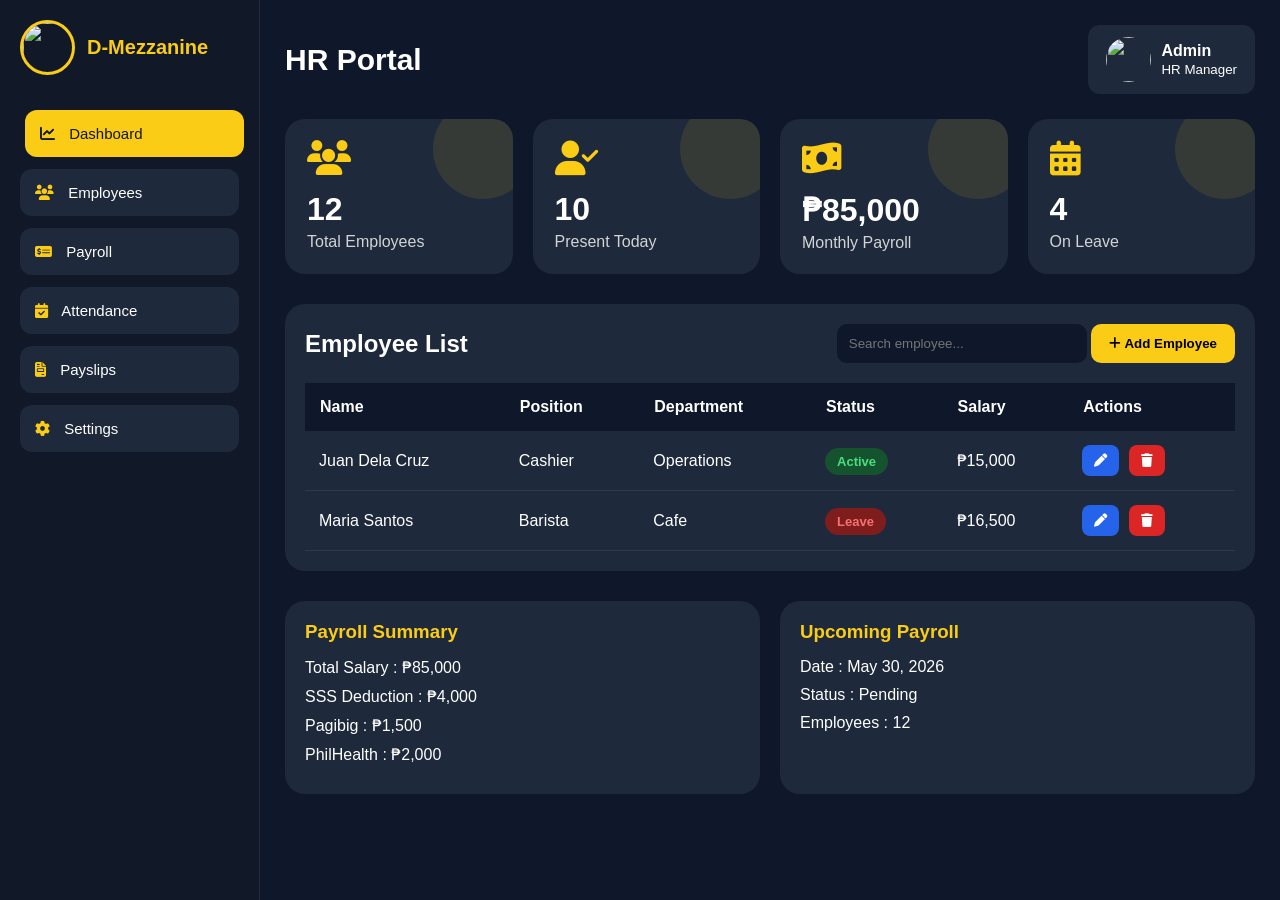
==== index.html @ 70602a5f "Create index.html" ====
<!DOCTYPE html>
<html lang="en">
<head>
<meta charset="UTF-8" />
<meta name="viewport" content="width=device-width, initial-scale=1.0"/>
<title>D-Mezzanine HR Portal</title>

<link rel="stylesheet"
href="https://cdnjs.cloudflare.com/ajax/libs/font-awesome/6.5.1/css/all.min.css"/>

<style>

*{
margin:0;
padding:0;
box-sizing:border-box;
font-family:'Segoe UI',sans-serif;
}

body{
background:#0f172a;
color:white;
overflow-x:hidden;
}

/* SIDEBAR */

.sidebar{
position:fixed;
left:0;
top:0;
width:260px;
height:100%;
background:#111827;
padding:20px;
border-right:1px solid rgba(255,255,255,0.08);
}

.logo{
display:flex;
align-items:center;
gap:12px;
margin-bottom:35px;
}

.logo img{
width:55px;
height:55px;
border-radius:50%;
object-fit:cover;
border:3px solid #facc15;
}

.logo h2{
font-size:20px;
color:#facc15;
}

.menu{
display:flex;
flex-direction:column;
gap:12px;
}

.menu button{
background:#1e293b;
border:none;
padding:15px;
border-radius:12px;
color:white;
text-align:left;
cursor:pointer;
font-size:15px;
transition:.3s;
}

.menu button i{
margin-right:10px;
color:#facc15;
}

.menu button:hover,
.menu button.active{
background:#facc15;
color:#111827;
transform:translateX(5px);
}

.menu button:hover i,
.menu button.active i{
color:#111827;
}

/* MAIN */

.main{
margin-left:260px;
padding:25px;
}

.topbar{
display:flex;
justify-content:space-between;
align-items:center;
margin-bottom:25px;
flex-wrap:wrap;
gap:15px;
}

.topbar h1{
font-size:30px;
}

.admin-box{
background:#1e293b;
padding:12px 18px;
border-radius:12px;
display:flex;
align-items:center;
gap:10px;
}

.admin-box img{
width:45px;
height:45px;
border-radius:50%;
object-fit:cover;
}

/* CARDS */

.cards{
display:grid;
grid-template-columns:repeat(auto-fit,minmax(220px,1fr));
gap:20px;
margin-bottom:30px;
}

.card{
background:#1e293b;
padding:22px;
border-radius:20px;
position:relative;
overflow:hidden;
}

.card::before{
content:'';
position:absolute;
right:-20px;
top:-20px;
width:100px;
height:100px;
background:rgba(250,204,21,0.1);
border-radius:50%;
}

.card i{
font-size:35px;
color:#facc15;
margin-bottom:15px;
}

.card h2{
font-size:32px;
margin-bottom:5px;
}

.card p{
opacity:.8;
}

/* TABLE */

.table-container{
background:#1e293b;
padding:20px;
border-radius:20px;
overflow-x:auto;
}

.table-header{
display:flex;
justify-content:space-between;
align-items:center;
margin-bottom:20px;
flex-wrap:wrap;
gap:10px;
}

.table-header input{
padding:12px;
border:none;
outline:none;
border-radius:10px;
width:250px;
background:#0f172a;
color:white;
}

.add-btn{
background:#facc15;
border:none;
padding:12px 18px;
border-radius:10px;
cursor:pointer;
font-weight:bold;
}

table{
width:100%;
border-collapse:collapse;
}

table th{
background:#0f172a;
padding:15px;
text-align:left;
}

table td{
padding:14px;
border-bottom:1px solid rgba(255,255,255,0.08);
}

.status{
padding:6px 12px;
border-radius:30px;
font-size:13px;
font-weight:bold;
}

.active-status{
background:#14532d;
color:#4ade80;
}

.leave-status{
background:#7f1d1d;
color:#f87171;
}

.action-btn{
border:none;
padding:8px 12px;
border-radius:8px;
cursor:pointer;
margin-right:5px;
}

.edit{
background:#2563eb;
color:white;
}

.delete{
background:#dc2626;
color:white;
}

/* PAYROLL */

.payroll-box{
margin-top:30px;
display:grid;
grid-template-columns:repeat(auto-fit,minmax(250px,1fr));
gap:20px;
}

.pay-box{
background:#1e293b;
padding:20px;
border-radius:20px;
}

.pay-box h3{
margin-bottom:15px;
color:#facc15;
}

.pay-box p{
margin-bottom:10px;
}

/* MODAL */

.modal{
position:fixed;
top:0;
left:0;
width:100%;
height:100%;
background:rgba(0,0,0,0.7);
display:none;
justify-content:center;
align-items:center;
padding:20px;
z-index:999;
}

.modal-content{
background:#1e293b;
padding:25px;
border-radius:20px;
width:100%;
max-width:500px;
}

.modal-content h2{
margin-bottom:20px;
}

.modal-content input,
.modal-content select{
width:100%;
padding:12px;
margin-bottom:15px;
border:none;
border-radius:10px;
background:#0f172a;
color:white;
}

.modal-content button{
padding:12px 18px;
border:none;
border-radius:10px;
cursor:pointer;
font-weight:bold;
}

.save-btn{
background:#facc15;
margin-right:10px;
}

.close-btn{
background:#dc2626;
color:white;
}

/* MOBILE */

@media(max-width:900px){

.sidebar{
width:80px;
padding:15px;
}

.logo h2,
.menu button span{
display:none;
}

.menu button{
text-align:center;
}

.menu button i{
margin:0;
font-size:18px;
}

.main{
margin-left:80px;
}

}

</style>
</head>
<body>

<!-- SIDEBAR -->

<div class="sidebar">

<div class="logo">
<img src="logo.png" alt="">
<h2>D-Mezzanine</h2>
</div>

<div class="menu">

<button class="active">
<i class="fa-solid fa-chart-line"></i>
<span>Dashboard</span>
</button>

<button>
<i class="fa-solid fa-users"></i>
<span>Employees</span>
</button>

<button>
<i class="fa-solid fa-money-check-dollar"></i>
<span>Payroll</span>
</button>

<button>
<i class="fa-solid fa-calendar-check"></i>
<span>Attendance</span>
</button>

<button>
<i class="fa-solid fa-file-invoice"></i>
<span>Payslips</span>
</button>

<button>
<i class="fa-solid fa-gear"></i>
<span>Settings</span>
</button>

</div>

</div>

<!-- MAIN -->

<div class="main">

<div class="topbar">

<h1>HR Portal</h1>

<div class="admin-box">
<img src="https://i.imgur.com/6VBx3io.png">
<div>
<h4>Admin</h4>
<small>HR Manager</small>
</div>
</div>

</div>

<!-- CARDS -->

<div class="cards">

<div class="card">
<i class="fa-solid fa-users"></i>
<h2 id="employeeCount">12</h2>
<p>Total Employees</p>
</div>

<div class="card">
<i class="fa-solid fa-user-check"></i>
<h2>10</h2>
<p>Present Today</p>
</div>

<div class="card">
<i class="fa-solid fa-money-bill-wave"></i>
<h2>₱85,000</h2>
<p>Monthly Payroll</p>
</div>

<div class="card">
<i class="fa-solid fa-calendar-days"></i>
<h2>4</h2>
<p>On Leave</p>
</div>

</div>

<!-- EMPLOYEE TABLE -->

<div class="table-container">

<div class="table-header">

<h2>Employee List</h2>

<div>
<input type="text" id="searchInput"
placeholder="Search employee...">

<button class="add-btn"
onclick="openModal()">
<i class="fa-solid fa-plus"></i>
Add Employee
</button>
</div>

</div>

<table>

<thead>
<tr>
<th>Name</th>
<th>Position</th>
<th>Department</th>
<th>Status</th>
<th>Salary</th>
<th>Actions</th>
</tr>
</thead>

<tbody id="employeeTable">

<tr>
<td>Juan Dela Cruz</td>
<td>Cashier</td>
<td>Operations</td>
<td>
<span class="status active-status">
Active
</span>
</td>
<td>₱15,000</td>
<td>
<button class="action-btn edit">
<i class="fa-solid fa-pen"></i>
</button>

<button class="action-btn delete"
onclick="deleteRow(this)">
<i class="fa-solid fa-trash"></i>
</button>
</td>
</tr>

<tr>
<td>Maria Santos</td>
<td>Barista</td>
<td>Cafe</td>
<td>
<span class="status leave-status">
Leave
</span>
</td>
<td>₱16,500</td>
<td>
<button class="action-btn edit">
<i class="fa-solid fa-pen"></i>
</button>

<button class="action-btn delete"
onclick="deleteRow(this)">
<i class="fa-solid fa-trash"></i>
</button>
</td>
</tr>

</tbody>

</table>

</div>

<!-- PAYROLL -->

<div class="payroll-box">

<div class="pay-box">
<h3>Payroll Summary</h3>
<p>Total Salary : ₱85,000</p>
<p>SSS Deduction : ₱4,000</p>
<p>Pagibig : ₱1,500</p>
<p>PhilHealth : ₱2,000</p>
</div>

<div class="pay-box">
<h3>Upcoming Payroll</h3>
<p>Date : May 30, 2026</p>
<p>Status : Pending</p>
<p>Employees : 12</p>
</div>

</div>

</div>

<!-- MODAL -->

<div class="modal" id="employeeModal">

<div class="modal-content">

<h2>Add Employee</h2>

<input type="text" id="name"
placeholder="Employee Name">

<input type="text" id="position"
placeholder="Position">

<input type="text" id="department"
placeholder="Department">

<input type="number" id="salary"
placeholder="Salary">

<select id="status">
<option>Active</option>
<option>Leave</option>
</select>

<button class="save-btn"
onclick="addEmployee()">
Save
</button>

<button class="close-btn"
onclick="closeModal()">
Close
</button>

</div>

</div>

<script>

/* MODAL */

function openModal(){
document.getElementById("employeeModal").style.display="flex";
}

function closeModal(){
document.getElementById("employeeModal").style.display="none";
}

/* ADD EMPLOYEE */

function addEmployee(){

let name=document.getElementById("name").value;
let position=document.getElementById("position").value;
let department=document.getElementById("department").value;
let salary=document.getElementById("salary").value;
let status=document.getElementById("status").value;

if(name=="" || position=="" || department=="" || salary==""){
alert("Please fill all fields");
return;
}

let table=document.getElementById("employeeTable");

let statusClass=
status=="Active"
? "active-status"
: "leave-status";

table.innerHTML += `
<tr>
<td>${name}</td>
<td>${position}</td>
<td>${department}</td>

<td>
<span class="status ${statusClass}">
${status}
</span>
</td>

<td>₱${salary}</td>

<td>
<button class="action-btn edit">
<i class="fa-solid fa-pen"></i>
</button>

<button class="action-btn delete"
onclick="deleteRow(this)">
<i class="fa-solid fa-trash"></i>
</button>
</td>
</tr>
`;

updateEmployeeCount();

closeModal();

document.getElementById("name").value="";
document.getElementById("position").value="";
document.getElementById("department").value="";
document.getElementById("salary").value="";

}

/* DELETE */

function deleteRow(btn){
btn.parentElement.parentElement.remove();
updateEmployeeCount();
}

/* EMPLOYEE COUNT */

function updateEmployeeCount(){
let rows=
document.querySelectorAll("#employeeTable tr");

document.getElementById("employeeCount")
.innerText=rows.length;
}

/* SEARCH */

document.getElementById("searchInput")
.addEventListener("keyup",function(){

let value=this.value.toLowerCase();

let rows=
document.querySelectorAll("#employeeTable tr");

rows.forEach(row=>{

row.style.display=
row.innerText.toLowerCase()
.includes(value)
? ""
: "none";

});

});

</script>

</body>
</html>
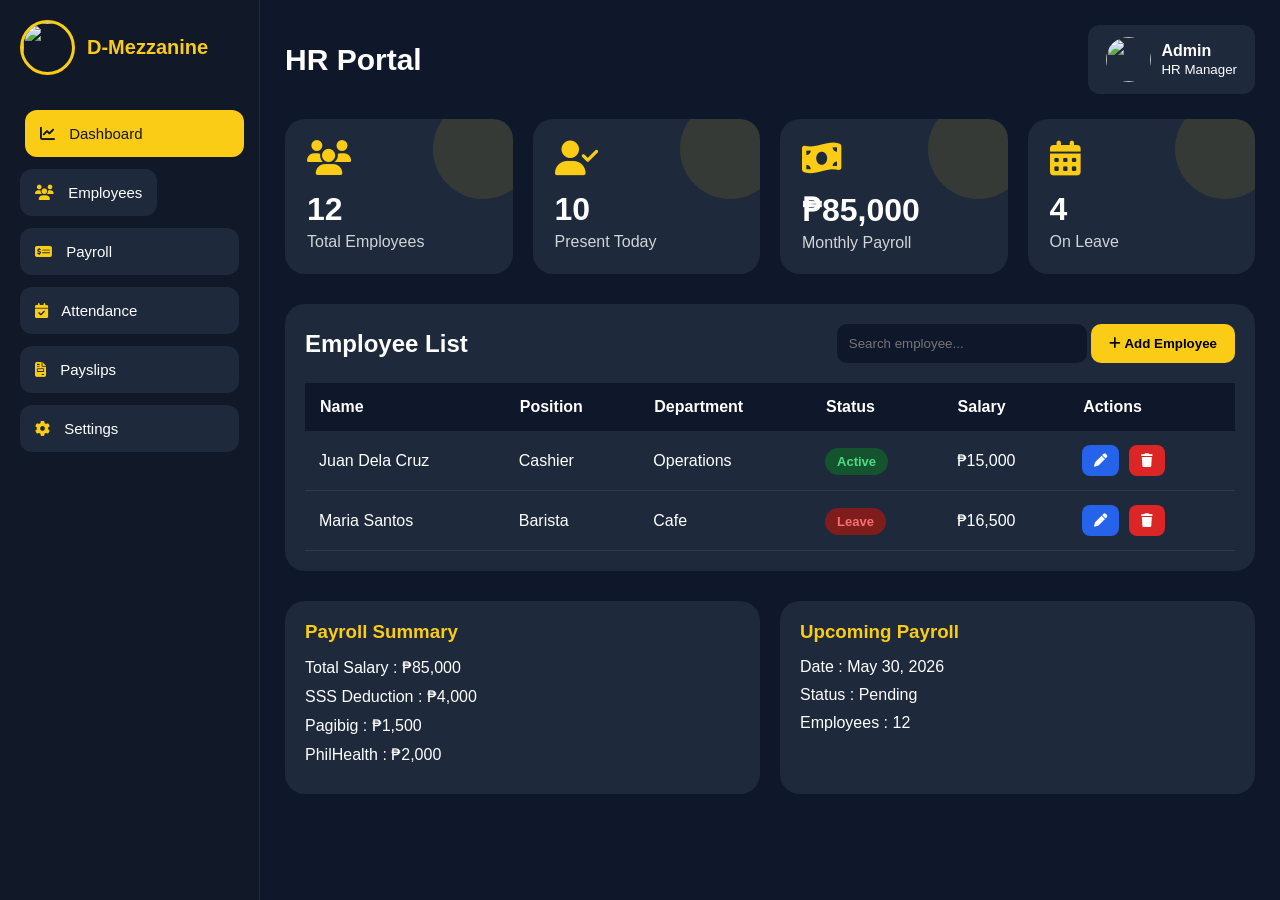
==== commit ba9394f2: "Update index.html" ====
--- a/index.html
+++ b/index.html
@@ -388,10 +388,12 @@
 <span>Dashboard</span>
 </button>
 
+<a href="employee.html">
 <button>
 <i class="fa-solid fa-users"></i>
 <span>Employees</span>
 </button>
+</a>
 
 <button>
 <i class="fa-solid fa-money-check-dollar"></i>
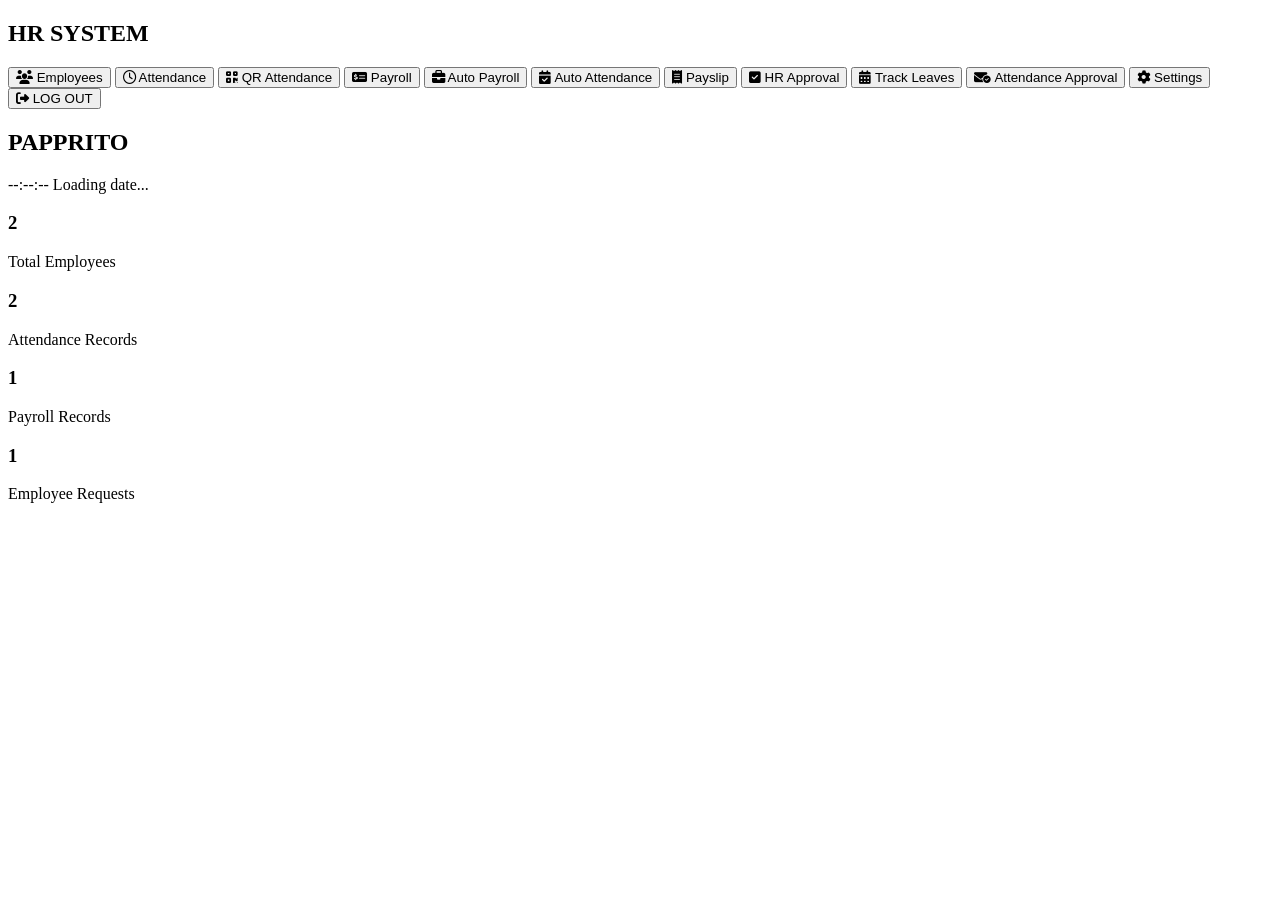
==== commit a9051be4: "Update index.html" ====
--- a/index.html
+++ b/index.html
@@ -1,732 +1,126 @@
 <!DOCTYPE html>
 <html lang="en">
 <head>
-<meta charset="UTF-8" />
-<meta name="viewport" content="width=device-width, initial-scale=1.0"/>
-<title>D-Mezzanine HR Portal</title>
+  <meta charset="UTF-8" />
+  <meta name="viewport" content="width=device-width, initial-scale=1.0" />
+  <title>Papprito HR System</title>
 
-<link rel="stylesheet"
-href="https://cdnjs.cloudflare.com/ajax/libs/font-awesome/6.5.1/css/all.min.css"/>
+  <link rel="stylesheet" href="css/style.css" />
 
-<style>
-
-*{
-margin:0;
-padding:0;
-box-sizing:border-box;
-font-family:'Segoe UI',sans-serif;
-}
-
-body{
-background:#0f172a;
-color:white;
-overflow-x:hidden;
-}
-
-/* SIDEBAR */
-
-.sidebar{
-position:fixed;
-left:0;
-top:0;
-width:260px;
-height:100%;
-background:#111827;
-padding:20px;
-border-right:1px solid rgba(255,255,255,0.08);
-}
-
-.logo{
-display:flex;
-align-items:center;
-gap:12px;
-margin-bottom:35px;
-}
-
-.logo img{
-width:55px;
-height:55px;
-border-radius:50%;
-object-fit:cover;
-border:3px solid #facc15;
-}
-
-.logo h2{
-font-size:20px;
-color:#facc15;
-}
-
-.menu{
-display:flex;
-flex-direction:column;
-gap:12px;
-}
-
-.menu button{
-background:#1e293b;
-border:none;
-padding:15px;
-border-radius:12px;
-color:white;
-text-align:left;
-cursor:pointer;
-font-size:15px;
-transition:.3s;
-}
-
-.menu button i{
-margin-right:10px;
-color:#facc15;
-}
-
-.menu button:hover,
-.menu button.active{
-background:#facc15;
-color:#111827;
-transform:translateX(5px);
-}
-
-.menu button:hover i,
-.menu button.active i{
-color:#111827;
-}
-
-/* MAIN */
-
-.main{
-margin-left:260px;
-padding:25px;
-}
-
-.topbar{
-display:flex;
-justify-content:space-between;
-align-items:center;
-margin-bottom:25px;
-flex-wrap:wrap;
-gap:15px;
-}
-
-.topbar h1{
-font-size:30px;
-}
-
-.admin-box{
-background:#1e293b;
-padding:12px 18px;
-border-radius:12px;
-display:flex;
-align-items:center;
-gap:10px;
-}
-
-.admin-box img{
-width:45px;
-height:45px;
-border-radius:50%;
-object-fit:cover;
-}
-
-/* CARDS */
-
-.cards{
-display:grid;
-grid-template-columns:repeat(auto-fit,minmax(220px,1fr));
-gap:20px;
-margin-bottom:30px;
-}
-
-.card{
-background:#1e293b;
-padding:22px;
-border-radius:20px;
-position:relative;
-overflow:hidden;
-}
-
-.card::before{
-content:'';
-position:absolute;
-right:-20px;
-top:-20px;
-width:100px;
-height:100px;
-background:rgba(250,204,21,0.1);
-border-radius:50%;
-}
-
-.card i{
-font-size:35px;
-color:#facc15;
-margin-bottom:15px;
-}
-
-.card h2{
-font-size:32px;
-margin-bottom:5px;
-}
-
-.card p{
-opacity:.8;
-}
-
-/* TABLE */
-
-.table-container{
-background:#1e293b;
-padding:20px;
-border-radius:20px;
-overflow-x:auto;
-}
-
-.table-header{
-display:flex;
-justify-content:space-between;
-align-items:center;
-margin-bottom:20px;
-flex-wrap:wrap;
-gap:10px;
-}
-
-.table-header input{
-padding:12px;
-border:none;
-outline:none;
-border-radius:10px;
-width:250px;
-background:#0f172a;
-color:white;
-}
-
-.add-btn{
-background:#facc15;
-border:none;
-padding:12px 18px;
-border-radius:10px;
-cursor:pointer;
-font-weight:bold;
-}
-
-table{
-width:100%;
-border-collapse:collapse;
-}
-
-table th{
-background:#0f172a;
-padding:15px;
-text-align:left;
-}
-
-table td{
-padding:14px;
-border-bottom:1px solid rgba(255,255,255,0.08);
-}
-
-.status{
-padding:6px 12px;
-border-radius:30px;
-font-size:13px;
-font-weight:bold;
-}
-
-.active-status{
-background:#14532d;
-color:#4ade80;
-}
-
-.leave-status{
-background:#7f1d1d;
-color:#f87171;
-}
-
-.action-btn{
-border:none;
-padding:8px 12px;
-border-radius:8px;
-cursor:pointer;
-margin-right:5px;
-}
-
-.edit{
-background:#2563eb;
-color:white;
-}
-
-.delete{
-background:#dc2626;
-color:white;
-}
-
-/* PAYROLL */
-
-.payroll-box{
-margin-top:30px;
-display:grid;
-grid-template-columns:repeat(auto-fit,minmax(250px,1fr));
-gap:20px;
-}
-
-.pay-box{
-background:#1e293b;
-padding:20px;
-border-radius:20px;
-}
-
-.pay-box h3{
-margin-bottom:15px;
-color:#facc15;
-}
-
-.pay-box p{
-margin-bottom:10px;
-}
-
-/* MODAL */
-
-.modal{
-position:fixed;
-top:0;
-left:0;
-width:100%;
-height:100%;
-background:rgba(0,0,0,0.7);
-display:none;
-justify-content:center;
-align-items:center;
-padding:20px;
-z-index:999;
-}
-
-.modal-content{
-background:#1e293b;
-padding:25px;
-border-radius:20px;
-width:100%;
-max-width:500px;
-}
-
-.modal-content h2{
-margin-bottom:20px;
-}
-
-.modal-content input,
-.modal-content select{
-width:100%;
-padding:12px;
-margin-bottom:15px;
-border:none;
-border-radius:10px;
-background:#0f172a;
-color:white;
-}
-
-.modal-content button{
-padding:12px 18px;
-border:none;
-border-radius:10px;
-cursor:pointer;
-font-weight:bold;
-}
-
-.save-btn{
-background:#facc15;
-margin-right:10px;
-}
-
-.close-btn{
-background:#dc2626;
-color:white;
-}
-
-/* MOBILE */
-
-@media(max-width:900px){
-
-.sidebar{
-width:80px;
-padding:15px;
-}
-
-.logo h2,
-.menu button span{
-display:none;
-}
-
-.menu button{
-text-align:center;
-}
-
-.menu button i{
-margin:0;
-font-size:18px;
-}
-
-.main{
-margin-left:80px;
-}
-
-}
-
-</style>
+  <!-- Font Awesome icons -->
+  <link
+    rel="stylesheet"
+    href="https://cdnjs.cloudflare.com/ajax/libs/font-awesome/6.5.1/css/all.min.css"
+  />
 </head>
 <body>
 
-<!-- SIDEBAR -->
+  <div class="app">
 
-<div class="sidebar">
+    <!-- Sidebar -->
+    <aside class="sidebar">
+      <h1 class="system-title">HR SYSTEM</h1>
 
-<div class="logo">
-<img src="logo.png" alt="">
-<h2>D-Mezzanine</h2>
-</div>
+      <nav class="menu">
+        <button class="menu-item active">
+          <i class="fa-solid fa-users"></i>
+          Employees
+        </button>
 
-<div class="menu">
+        <button class="menu-item">
+          <i class="fa-regular fa-clock"></i>
+          Attendance
+        </button>
 
-<button class="active">
-<i class="fa-solid fa-chart-line"></i>
-<span>Dashboard</span>
-</button>
+        <button class="menu-item">
+          <i class="fa-solid fa-qrcode"></i>
+          QR Attendance
+        </button>
 
-<a href="employee.html">
-<button>
-<i class="fa-solid fa-users"></i>
-<span>Employees</span>
-</button>
-</a>
+        <button class="menu-item">
+          <i class="fa-solid fa-money-check-dollar"></i>
+          Payroll
+        </button>
 
-<button>
-<i class="fa-solid fa-money-check-dollar"></i>
-<span>Payroll</span>
-</button>
+        <button class="menu-item">
+          <i class="fa-solid fa-briefcase"></i>
+          Auto Payroll
+        </button>
 
-<button>
-<i class="fa-solid fa-calendar-check"></i>
-<span>Attendance</span>
-</button>
+        <button class="menu-item">
+          <i class="fa-solid fa-calendar-check"></i>
+          Auto Attendance
+        </button>
 
-<button>
-<i class="fa-solid fa-file-invoice"></i>
-<span>Payslips</span>
-</button>
+        <button class="menu-item">
+          <i class="fa-solid fa-receipt"></i>
+          Payslip
+        </button>
 
-<button>
-<i class="fa-solid fa-gear"></i>
-<span>Settings</span>
-</button>
+        <button class="menu-item">
+          <i class="fa-solid fa-square-check"></i>
+          HR Approval
+        </button>
 
-</div>
+        <button class="menu-item">
+          <i class="fa-solid fa-calendar-days"></i>
+          Track Leaves
+        </button>
 
-</div>
+        <button class="menu-item">
+          <i class="fa-solid fa-envelope-circle-check"></i>
+          Attendance Approval
+        </button>
 
-<!-- MAIN -->
+        <button class="menu-item">
+          <i class="fa-solid fa-gear"></i>
+          Settings
+        </button>
+      </nav>
 
-<div class="main">
+      <button class="logout-btn">
+        <i class="fa-solid fa-right-from-bracket"></i>
+        LOG OUT
+      </button>
+    </aside>
 
-<div class="topbar">
+    <!-- Main Content -->
+    <main class="main-content">
 
-<h1>HR Portal</h1>
+      <header class="top-header">
+        <h2>PAPPRITO</h2>
+        <div class="datetime">
+          <span id="clock">--:--:--</span>
+          <span id="date">Loading date...</span>
+        </div>
+      </header>
 
-<div class="admin-box">
-<img src="https://i.imgur.com/6VBx3io.png">
-<div>
-<h4>Admin</h4>
-<small>HR Manager</small>
-</div>
-</div>
+      <section class="stats-grid">
+        <div class="stat-card gold">
+          <h3>2</h3>
+          <p>Total Employees</p>
+        </div>
 
-</div>
+        <div class="stat-card red">
+          <h3>2</h3>
+          <p>Attendance Records</p>
+        </div>
 
-<!-- CARDS -->
+        <div class="stat-card dark">
+          <h3>1</h3>
+          <p>Payroll Records</p>
+        </div>
 
-<div class="cards">
+        <div class="stat-card green">
+          <h3>1</h3>
+          <p>Employee Requests</p>
+        </div>
+      </section>
 
-<div class="card">
-<i class="fa-solid fa-users"></i>
-<h2 id="employeeCount">12</h2>
-<p>Total Employees</p>
-</div>
+    </main>
 
-<div class="card">
-<i class="fa-solid fa-user-check"></i>
-<h2>10</h2>
-<p>Present Today</p>
-</div>
+  </div>
 
-<div class="card">
-<i class="fa-solid fa-money-bill-wave"></i>
-<h2>₱85,000</h2>
-<p>Monthly Payroll</p>
-</div>
-
-<div class="card">
-<i class="fa-solid fa-calendar-days"></i>
-<h2>4</h2>
-<p>On Leave</p>
-</div>
-
-</div>
-
-<!-- EMPLOYEE TABLE -->
-
-<div class="table-container">
-
-<div class="table-header">
-
-<h2>Employee List</h2>
-
-<div>
-<input type="text" id="searchInput"
-placeholder="Search employee...">
-
-<button class="add-btn"
-onclick="openModal()">
-<i class="fa-solid fa-plus"></i>
-Add Employee
-</button>
-</div>
-
-</div>
-
-<table>
-
-<thead>
-<tr>
-<th>Name</th>
-<th>Position</th>
-<th>Department</th>
-<th>Status</th>
-<th>Salary</th>
-<th>Actions</th>
-</tr>
-</thead>
-
-<tbody id="employeeTable">
-
-<tr>
-<td>Juan Dela Cruz</td>
-<td>Cashier</td>
-<td>Operations</td>
-<td>
-<span class="status active-status">
-Active
-</span>
-</td>
-<td>₱15,000</td>
-<td>
-<button class="action-btn edit">
-<i class="fa-solid fa-pen"></i>
-</button>
-
-<button class="action-btn delete"
-onclick="deleteRow(this)">
-<i class="fa-solid fa-trash"></i>
-</button>
-</td>
-</tr>
-
-<tr>
-<td>Maria Santos</td>
-<td>Barista</td>
-<td>Cafe</td>
-<td>
-<span class="status leave-status">
-Leave
-</span>
-</td>
-<td>₱16,500</td>
-<td>
-<button class="action-btn edit">
-<i class="fa-solid fa-pen"></i>
-</button>
-
-<button class="action-btn delete"
-onclick="deleteRow(this)">
-<i class="fa-solid fa-trash"></i>
-</button>
-</td>
-</tr>
-
-</tbody>
-
-</table>
-
-</div>
-
-<!-- PAYROLL -->
-
-<div class="payroll-box">
-
-<div class="pay-box">
-<h3>Payroll Summary</h3>
-<p>Total Salary : ₱85,000</p>
-<p>SSS Deduction : ₱4,000</p>
-<p>Pagibig : ₱1,500</p>
-<p>PhilHealth : ₱2,000</p>
-</div>
-
-<div class="pay-box">
-<h3>Upcoming Payroll</h3>
-<p>Date : May 30, 2026</p>
-<p>Status : Pending</p>
-<p>Employees : 12</p>
-</div>
-
-</div>
-
-</div>
-
-<!-- MODAL -->
-
-<div class="modal" id="employeeModal">
-
-<div class="modal-content">
-
-<h2>Add Employee</h2>
-
-<input type="text" id="name"
-placeholder="Employee Name">
-
-<input type="text" id="position"
-placeholder="Position">
-
-<input type="text" id="department"
-placeholder="Department">
-
-<input type="number" id="salary"
-placeholder="Salary">
-
-<select id="status">
-<option>Active</option>
-<option>Leave</option>
-</select>
-
-<button class="save-btn"
-onclick="addEmployee()">
-Save
-</button>
-
-<button class="close-btn"
-onclick="closeModal()">
-Close
-</button>
-
-</div>
-
-</div>
-
-<script>
-
-/* MODAL */
-
-function openModal(){
-document.getElementById("employeeModal").style.display="flex";
-}
-
-function closeModal(){
-document.getElementById("employeeModal").style.display="none";
-}
-
-/* ADD EMPLOYEE */
-
-function addEmployee(){
-
-let name=document.getElementById("name").value;
-let position=document.getElementById("position").value;
-let department=document.getElementById("department").value;
-let salary=document.getElementById("salary").value;
-let status=document.getElementById("status").value;
-
-if(name=="" || position=="" || department=="" || salary==""){
-alert("Please fill all fields");
-return;
-}
-
-let table=document.getElementById("employeeTable");
-
-let statusClass=
-status=="Active"
-? "active-status"
-: "leave-status";
-
-table.innerHTML += `
-<tr>
-<td>${name}</td>
-<td>${position}</td>
-<td>${department}</td>
-
-<td>
-<span class="status ${statusClass}">
-${status}
-</span>
-</td>
-
-<td>₱${salary}</td>
-
-<td>
-<button class="action-btn edit">
-<i class="fa-solid fa-pen"></i>
-</button>
-
-<button class="action-btn delete"
-onclick="deleteRow(this)">
-<i class="fa-solid fa-trash"></i>
-</button>
-</td>
-</tr>
-`;
-
-updateEmployeeCount();
-
-closeModal();
-
-document.getElementById("name").value="";
-document.getElementById("position").value="";
-document.getElementById("department").value="";
-document.getElementById("salary").value="";
-
-}
-
-/* DELETE */
-
-function deleteRow(btn){
-btn.parentElement.parentElement.remove();
-updateEmployeeCount();
-}
-
-/* EMPLOYEE COUNT */
-
-function updateEmployeeCount(){
-let rows=
-document.querySelectorAll("#employeeTable tr");
-
-document.getElementById("employeeCount")
-.innerText=rows.length;
-}
-
-/* SEARCH */
-
-document.getElementById("searchInput")
-.addEventListener("keyup",function(){
-
-let value=this.value.toLowerCase();
-
-let rows=
-document.querySelectorAll("#employeeTable tr");
-
-rows.forEach(row=>{
-
-row.style.display=
-row.innerText.toLowerCase()
-.includes(value)
-? ""
-: "none";
-
-});
-
-});
-
-</script>
-
+  <script src="js/app.js"></script>
 </body>
 </html>
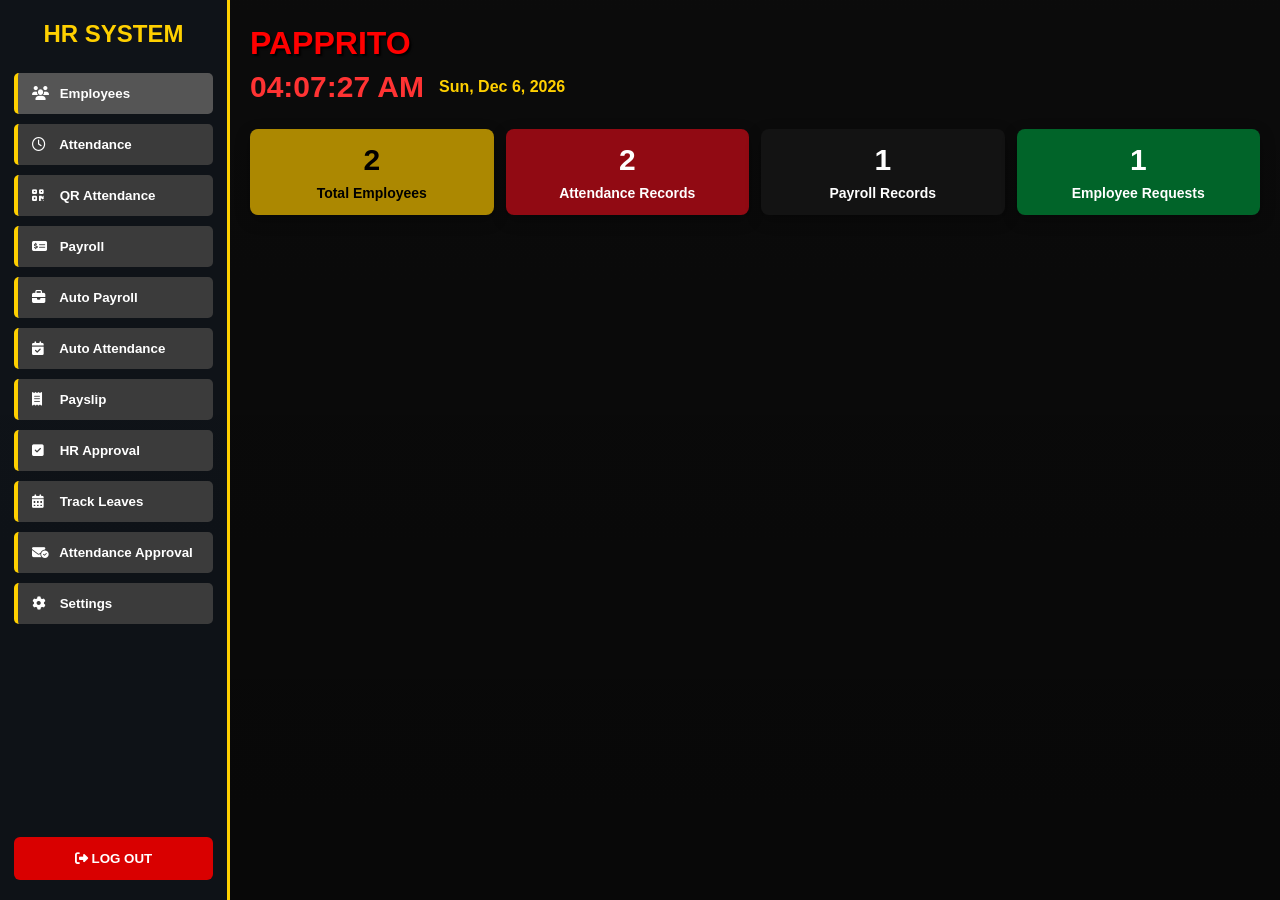
==== commit 5168dad2: "Update index.html" ====
--- a/index.html
+++ b/index.html
@@ -3,7 +3,7 @@
 <head>
   <meta charset="UTF-8" />
   <meta name="viewport" content="width=device-width, initial-scale=1.0" />
-  <title>Papprito HR System</title>
+  <title>D' Mezzanine Cafe HR System</title>
 
   <link rel="stylesheet" href="css/style.css" />
 
--- a/css/style.css
+++ b/css/style.css
@@ -0,0 +1,185 @@
+* {
+  box-sizing: border-box;
+  margin: 0;
+  padding: 0;
+}
+
+body {
+  font-family: Arial, sans-serif;
+  color: white;
+  background: #111;
+}
+
+.app {
+  display: flex;
+  min-height: 100vh;
+  background-image:
+    linear-gradient(rgba(0, 0, 0, 0.35), rgba(0, 0, 0, 0.55)),
+    url("../assets/hr-bg.jpg");
+  background-size: cover;
+  background-position: center;
+}
+
+/* Sidebar */
+.sidebar {
+  width: 230px;
+  background: rgba(15, 20, 25, 0.95);
+  border-right: 3px solid #ffd000;
+  padding: 20px 14px;
+  display: flex;
+  flex-direction: column;
+}
+
+.system-title {
+  color: #ffd000;
+  font-size: 24px;
+  text-align: center;
+  margin-bottom: 25px;
+}
+
+.menu {
+  display: flex;
+  flex-direction: column;
+  gap: 10px;
+}
+
+.menu-item {
+  background: #3b3b3b;
+  color: white;
+  border: none;
+  border-left: 4px solid #ffd000;
+  border-radius: 5px;
+  padding: 13px 14px;
+  text-align: left;
+  font-weight: bold;
+  cursor: pointer;
+  transition: 0.2s;
+}
+
+.menu-item i {
+  width: 24px;
+}
+
+.menu-item:hover,
+.menu-item.active {
+  background: #555;
+}
+
+.logout-btn {
+  margin-top: auto;
+  background: #d90000;
+  color: white;
+  border: none;
+  border-radius: 6px;
+  padding: 14px;
+  font-weight: bold;
+  cursor: pointer;
+}
+
+.logout-btn:hover {
+  background: #ff0000;
+}
+
+/* Main */
+.main-content {
+  flex: 1;
+  padding: 25px 20px;
+}
+
+.top-header h2 {
+  color: red;
+  font-size: 32px;
+  text-shadow: 2px 2px 2px black;
+}
+
+.datetime {
+  margin-top: 8px;
+  display: flex;
+  align-items: center;
+  gap: 15px;
+}
+
+#clock {
+  color: #ff3333;
+  font-size: 30px;
+  font-weight: bold;
+}
+
+#date {
+  color: #ffd000;
+  font-weight: bold;
+}
+
+/* Cards */
+.stats-grid {
+  margin-top: 25px;
+  display: grid;
+  grid-template-columns: repeat(4, 1fr);
+  gap: 12px;
+}
+
+.stat-card {
+  min-height: 85px;
+  border-radius: 8px;
+  padding: 14px;
+  text-align: center;
+  box-shadow: 0 5px 15px rgba(0,0,0,0.3);
+}
+
+.stat-card h3 {
+  font-size: 30px;
+  margin-bottom: 8px;
+}
+
+.stat-card p {
+  font-size: 14px;
+  font-weight: bold;
+}
+
+.gold {
+  background: rgba(190, 150, 0, 0.9);
+  color: black;
+}
+
+.red {
+  background: rgba(160, 10, 20, 0.9);
+}
+
+.dark {
+  background: rgba(20, 20, 20, 0.9);
+}
+
+.green {
+  background: rgba(0, 110, 45, 0.9);
+}
+
+/* Responsive */
+@media (max-width: 900px) {
+  .app {
+    flex-direction: column;
+  }
+
+  .sidebar {
+    width: 100%;
+    border-right: none;
+    border-bottom: 3px solid #ffd000;
+  }
+
+  .stats-grid {
+    grid-template-columns: repeat(2, 1fr);
+  }
+}
+
+@media (max-width: 500px) {
+  .stats-grid {
+    grid-template-columns: 1fr;
+  }
+
+  .top-header h2 {
+    font-size: 26px;
+  }
+
+  #clock {
+    font-size: 24px;
+  }
+}
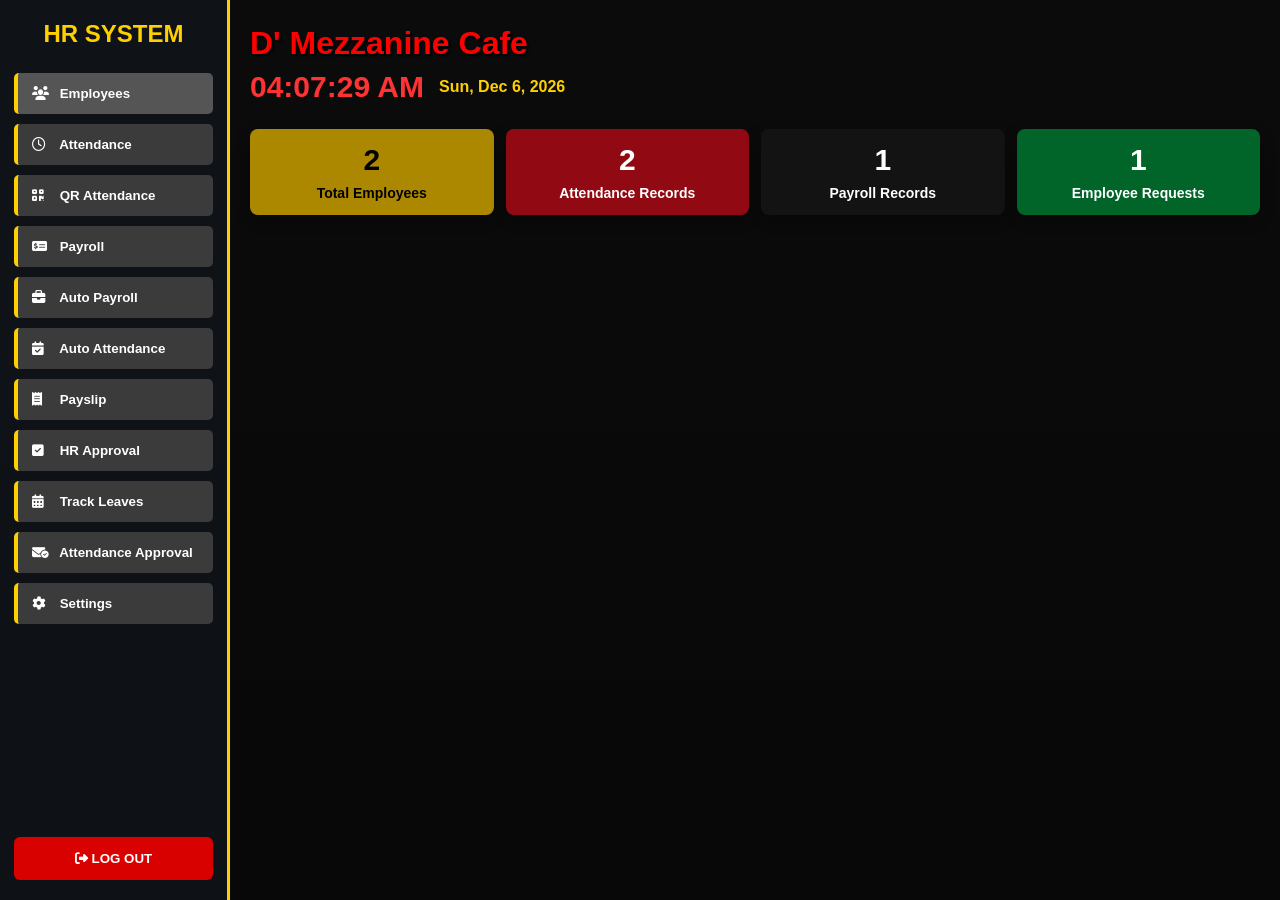
==== commit bbbe3596: "Update index.html" ====
--- a/index.html
+++ b/index.html
@@ -88,7 +88,7 @@
     <main class="main-content">
 
       <header class="top-header">
-        <h2>PAPPRITO</h2>
+        <h2>D' Mezzanine Cafe</h2>
         <div class="datetime">
           <span id="clock">--:--:--</span>
           <span id="date">Loading date...</span>
